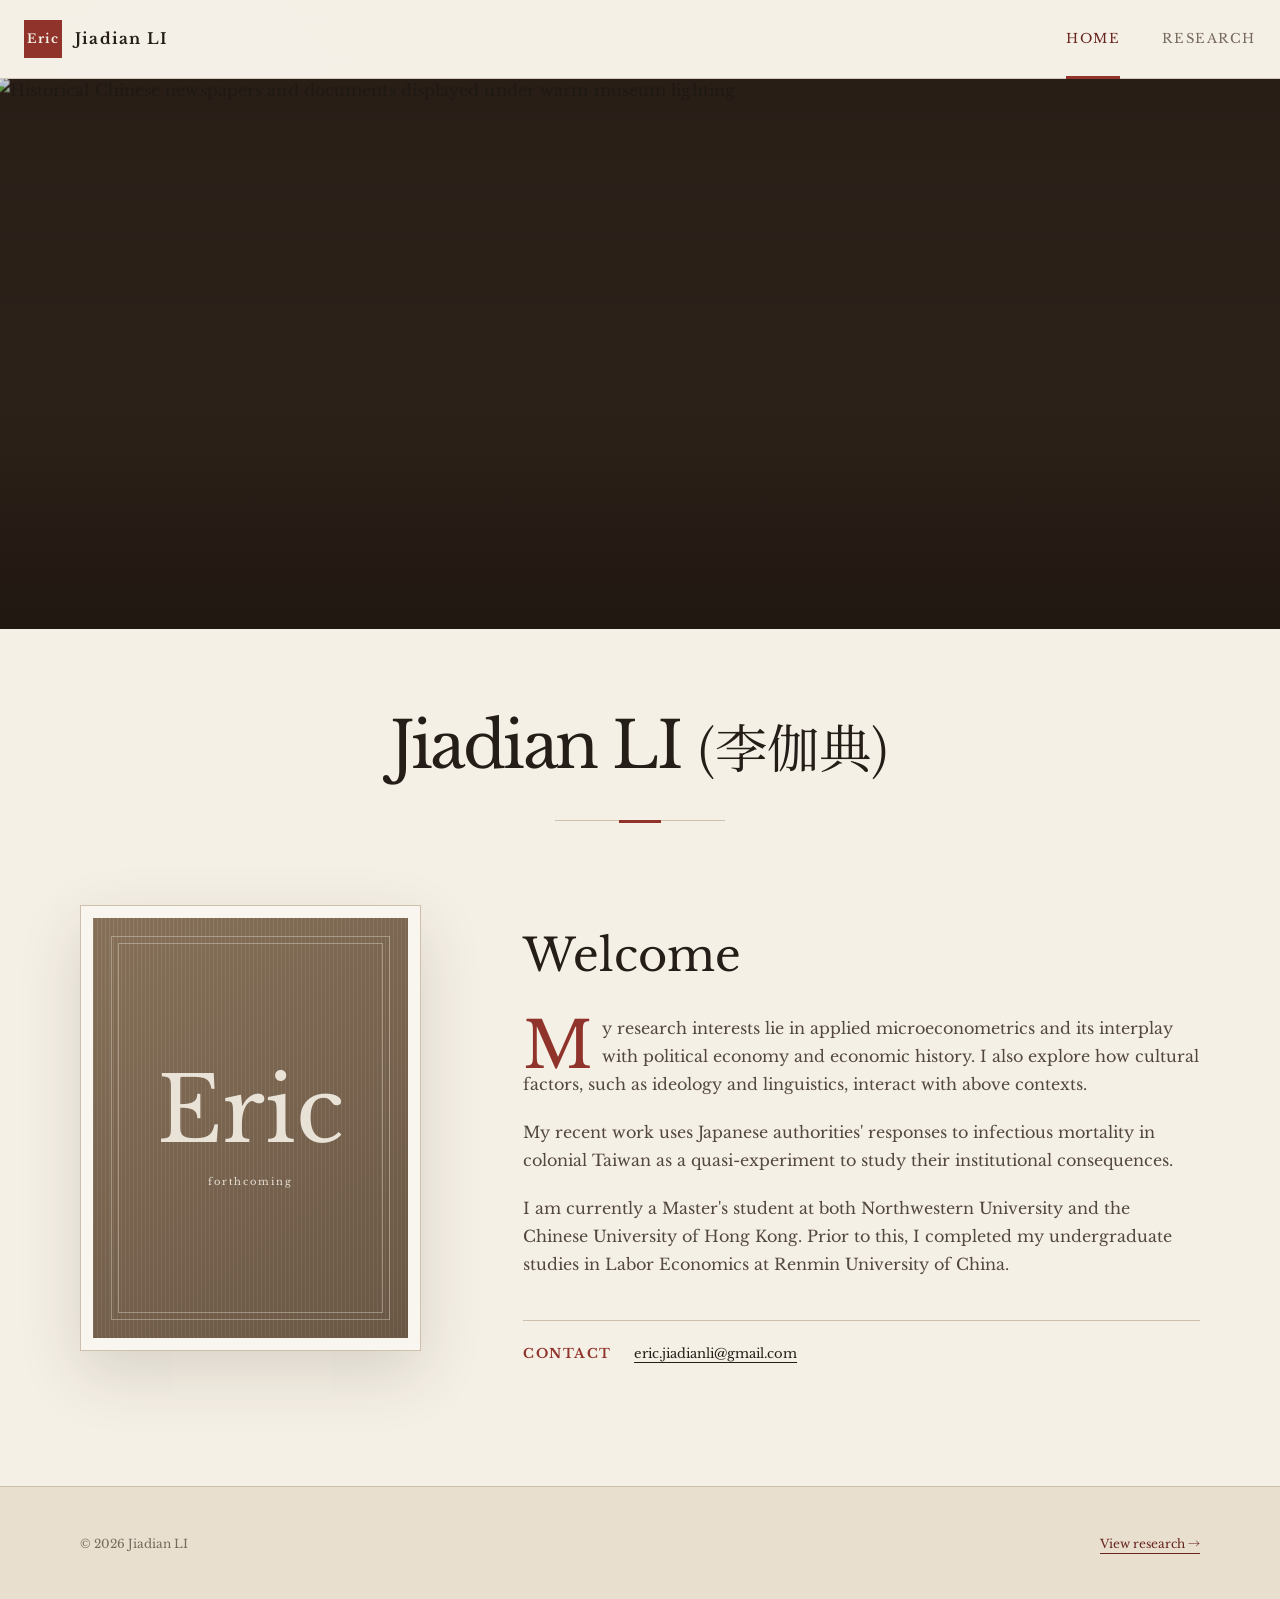
==== index.html @ e576caa9 "Add files via upload" ====
<!doctype html>
<html lang="en">
  <head>
    <meta charset="UTF-8" />
    <meta name="viewport" content="width=device-width, initial-scale=1" />
    <meta
      name="description"
      content="The personal academic website of Jiadian Li."
    />
    <title>Jiadian LI (李伽典)</title>
    <link rel="stylesheet" href="styles.css" />
  </head>
  <body>
    <header class="site-header">
      <nav class="nav-shell" aria-label="Main navigation">
        <a class="wordmark" href="index.html" aria-label="Jiadian Li — Home">
          <span class="wordmark-mark">Eric</span>
          <span class="wordmark-text">Jiadian LI</span>
        </a>
        <div class="nav-links">
          <a class="nav-link active" href="index.html" aria-current="page">Home</a>
          <a class="nav-link" href="research.html">Research</a>
        </div>
      </nav>
    </header>

    <main>
      <section class="hero" aria-label="Historical documents">
        <img
          src="assets/background.jpg"
          alt="Historical Chinese newspapers and documents displayed under warm museum lighting"
        />
        <div class="hero-shade" aria-hidden="true"></div>
      </section>

      <section class="identity wrap">
        <h1>Jiadian LI <span lang="zh-Hans">(李伽典)</span></h1>
        <div class="title-rule" aria-hidden="true">
          <span></span>
        </div>
      </section>

      <section class="introduction wrap">
        <div class="portrait-frame">
          <!-- <img class="portrait" src="assets/portrait.jpg" alt="Portrait of Jiadian Li" /> -->
          <div class="portrait-placeholder" role="img" aria-label="Portrait placeholder">
            <span class="portrait-initials">Eric</span>
            <span class="portrait-hint">forthcoming</span>
          </div>
        </div>

        <article class="welcome">
          <h2>Welcome</h2>

          <!-- 从这里开始修改主页欢迎语，可以自由增加或删除 <p>...</p> 段落。 -->
          <p>
            My research interests lie in applied microeconometrics and its interplay with political economy and economic history. I also explore how cultural factors, such as ideology and linguistics, interact with above contexts.
          </p>
          <p>
            My recent work uses Japanese authorities' responses to infectious mortality in colonial Taiwan as a quasi-experiment to study their institutional consequences.
          </p>
          <p>
            I am currently a Master's student at both Northwestern University and the Chinese University of Hong Kong. Prior to this, I completed my undergraduate studies in Labor Economics at Renmin University of China.
          </p>

          <!-- 主页欢迎语修改区到这里结束。 -->

          <div class="contact-line">
            <span class="contact-label">Contact</span>
            <!-- 如需显示联系邮箱，请把下面文字换成你的公开学术邮箱。 -->
            <a href="mailto:eric.jiadianli@gmail.com">eric.jiadianli@gmail.com</a>
          </div>
        </article>
      </section>
    </main>

    <footer>
      <div class="wrap footer-inner">
        <p>© <span id="year"></span> Jiadian LI</p>
        <a href="research.html">View research <span aria-hidden="true">→</span></a>
      </div>
    </footer>

    <script src="script.js"></script>
  </body>
</html>
---- styles.css ----
@import url("https://fonts.googleapis.com/css2?family=Libre+Baskerville:ital,wght@0,400;0,700;1,400&family=Noto+Serif+SC:wght@500;600&display=swap");

:root {
  --paper: #f5f0e6;
  --paper-deep: #e9dfcf;
  --ink: #251e18;
  --muted: #76695d;
  --red: #8f332b;
  --red-dark: #68251f;
  --line: #cfc0ad;
  --shadow: 0 22px 60px rgb(45 31 19 / 14%);
}

* {
  box-sizing: border-box;
}

html {
  scroll-behavior: smooth;
}

body {
  margin: 0;
  color: var(--ink);
  background:
    radial-gradient(circle at 15% 8%, rgb(255 255 255 / 62%), transparent 25rem),
    var(--paper);
  font-family: "Libre Baskerville", "Noto Serif SC", Georgia, serif;
  line-height: 1.75;
}

a {
  color: inherit;
}

img {
  display: block;
  max-width: 100%;
}

.wrap {
  width: min(1120px, calc(100% - 48px));
  margin-inline: auto;
}

.site-header {
  position: sticky;
  z-index: 50;
  top: 0;
  border-bottom: 1px solid rgb(85 60 38 / 22%);
  background: rgb(245 240 230 / 94%);
  backdrop-filter: blur(12px);
}

.nav-shell {
  width: min(1280px, calc(100% - 48px));
  min-height: 78px;
  margin-inline: auto;
  display: flex;
  align-items: center;
  justify-content: space-between;
}

.wordmark {
  display: inline-flex;
  align-items: center;
  gap: 13px;
  color: var(--ink);
  text-decoration: none;
}

.wordmark-mark {
  width: 38px;
  height: 38px;
  display: grid;
  place-items: center;
  color: var(--paper);
  background: var(--red);
  font-size: 0.78rem;
  font-weight: 700;
  letter-spacing: 0.08em;
}

.wordmark-text {
  font-size: 0.96rem;
  font-weight: 700;
  letter-spacing: 0.08em;
}

.nav-links {
  display: flex;
  align-items: stretch;
  gap: 42px;
  min-height: 78px;
}

.nav-link {
  position: relative;
  display: grid;
  place-items: center;
  color: var(--muted);
  font-size: 0.82rem;
  letter-spacing: 0.12em;
  text-decoration: none;
  text-transform: uppercase;
  transition: color 180ms ease;
}

.nav-link::after {
  position: absolute;
  right: 0;
  bottom: -1px;
  left: 0;
  height: 3px;
  background: var(--red);
  content: "";
  transform: scaleX(0);
  transition: transform 180ms ease;
}

.nav-link:hover,
.nav-link:focus-visible,
.nav-link.active {
  color: var(--red-dark);
}

.nav-link:hover::after,
.nav-link:focus-visible::after,
.nav-link.active::after {
  transform: scaleX(1);
}

.hero {
  position: relative;
  height: clamp(300px, 43vw, 610px);
  overflow: hidden;
  background: #2c2119;
}

.hero img {
  width: 100%;
  height: 100%;
  object-fit: cover;
  object-position: center 52%;
  filter: saturate(0.82) contrast(1.04);
  transform: scale(1.01);
}

.hero-shade {
  position: absolute;
  inset: 0;
  background:
    linear-gradient(180deg, rgb(20 13 8 / 16%), transparent 45%),
    linear-gradient(0deg, rgb(25 17 11 / 62%), transparent 40%);
}

.hero-caption {
  position: absolute;
  right: max(24px, calc((100vw - 1120px) / 2));
  bottom: 20px;
  margin: 0;
  color: rgb(255 249 238 / 85%);
  font-size: 0.7rem;
  letter-spacing: 0.24em;
  text-transform: uppercase;
}

.hero-compact {
  height: clamp(230px, 29vw, 420px);
}

.hero-compact img {
  object-position: center 46%;
}

.identity {
  padding: 78px 0 60px;
  text-align: center;
}

.eyebrow,
.section-kicker {
  margin: 0 0 12px;
  color: var(--red);
  font-size: 0.69rem;
  font-weight: 700;
  letter-spacing: 0.2em;
  text-transform: uppercase;
}

h1,
h2,
h3,
p {
  text-wrap: pretty;
}

h1,
h2,
h3 {
  line-height: 1.22;
}

.identity h1,
.research-heading h1 {
  margin: 0;
  font-size: clamp(2.35rem, 5vw, 4.8rem);
  font-weight: 400;
  letter-spacing: -0.04em;
}

.identity h1 span {
  font-family: "Noto Serif SC", serif;
  font-size: 0.82em;
  letter-spacing: 0;
}

.title-rule {
  width: 170px;
  height: 1px;
  margin: 36px auto 0;
  background: var(--line);
}

.title-rule span {
  display: block;
  width: 42px;
  height: 3px;
  margin: -1px auto 0;
  background: var(--red);
}

.introduction {
  display: grid;
  grid-template-columns: minmax(260px, 0.78fr) minmax(0, 1.55fr);
  gap: clamp(48px, 8vw, 110px);
  align-items: start;
  padding: 24px 0 120px;
}

.portrait-frame {
  position: relative;
  padding: 12px;
  border: 1px solid var(--line);
  background: rgb(255 255 255 / 35%);
  box-shadow: var(--shadow);
}

.portrait,
.portrait-placeholder {
  width: 100%;
  aspect-ratio: 3 / 4;
  object-fit: cover;
}

.portrait-placeholder {
  position: relative;
  display: grid;
  place-content: center;
  color: rgb(245 240 230 / 90%);
  background:
    linear-gradient(145deg, rgb(42 31 23 / 8%), rgb(42 31 23 / 36%)),
    repeating-linear-gradient(
      90deg,
      #9c866d 0,
      #9c866d 1px,
      #8d765e 1px,
      #8d765e 4px
    );
  text-align: center;
}

.portrait-placeholder::before,
.portrait-placeholder::after {
  position: absolute;
  border: 1px solid rgb(245 240 230 / 35%);
  content: "";
}

.portrait-placeholder::before {
  inset: 18px;
}

.portrait-placeholder::after {
  inset: 25px;
}

.portrait-initials {
  font-size: clamp(3.2rem, 7vw, 5.6rem);
  line-height: 1;
}

.portrait-hint {
  margin-top: 18px;
  font-size: 0.62rem;
  letter-spacing: 0.19em;
}

.welcome {
  padding-top: 24px;
}

.welcome h2 {
  margin: 0 0 30px;
  font-size: clamp(1.8rem, 3.5vw, 3rem);
  font-weight: 400;
}

.welcome > p:not(.section-kicker) {
  max-width: 700px;
  margin: 0 0 1.25em;
  color: #53483e;
  font-size: 1rem;
}

.welcome > p:not(.section-kicker):first-of-type::first-letter {
  float: left;
  margin: 0.16em 0.14em 0 0;
  color: var(--red);
  font-size: 4rem;
  line-height: 0.7;
}

.contact-line {
  display: flex;
  flex-wrap: wrap;
  gap: 10px 22px;
  margin-top: 42px;
  padding-top: 22px;
  border-top: 1px solid var(--line);
  font-size: 0.82rem;
}

.contact-label {
  color: var(--red);
  font-weight: 700;
  letter-spacing: 0.12em;
  text-transform: uppercase;
}

.contact-line a {
  text-underline-offset: 4px;
}

.research-heading {
  padding: 80px 0 72px;
  border-bottom: 1px solid var(--line);
}

.research-intro {
  max-width: 720px;
  margin: 25px 0 0;
  color: var(--muted);
  font-size: clamp(1rem, 1.8vw, 1.17rem);
}

.research-layout {
  display: grid;
  grid-template-columns: 190px minmax(0, 1fr);
  gap: clamp(48px, 8vw, 115px);
  padding-block: 76px 120px;
}

.research-index {
  position: sticky;
  top: 110px;
  align-self: start;
  display: grid;
  gap: 9px;
  padding-left: 20px;
  border-left: 2px solid var(--red);
}

.research-index p {
  margin: 0 0 5px;
  color: var(--muted);
  font-size: 0.66rem;
  font-weight: 700;
  letter-spacing: 0.16em;
  text-transform: uppercase;
}

.research-index a {
  color: #4d4238;
  font-size: 0.78rem;
  text-decoration: none;
}

.research-index a:hover,
.research-index a:focus-visible {
  color: var(--red);
}

.research-section {
  scroll-margin-top: 110px;
  display: grid;
  grid-template-columns: 48px minmax(0, 1fr);
  gap: 25px;
  padding: 0 0 82px;
}

.research-section + .research-section {
  padding-top: 72px;
  border-top: 1px solid var(--line);
}

.section-number {
  padding-top: 8px;
  color: var(--red);
  font-size: 0.72rem;
  letter-spacing: 0.12em;
}

.research-section h2 {
  margin: 0 0 30px;
  font-size: clamp(1.8rem, 3vw, 2.8rem);
  font-weight: 400;
}

.research-section > div:last-child > p {
  max-width: 720px;
  color: var(--muted);
}

.button {
  display: inline-flex;
  align-items: center;
  gap: 16px;
  margin-top: 16px;
  padding: 12px 18px;
  border: 1px solid var(--red);
  color: var(--red-dark);
  font-size: 0.76rem;
  letter-spacing: 0.08em;
  text-decoration: none;
  text-transform: uppercase;
  transition:
    background 180ms ease,
    color 180ms ease;
}

.button:hover,
.button:focus-visible {
  color: var(--paper);
  background: var(--red);
}

.button.disabled {
  cursor: not-allowed;
  opacity: 0.58;
  pointer-events: none;
}

.paper {
  margin-top: 26px;
  padding: 35px 38px 38px;
  border: 1px solid var(--line);
  border-top: 4px solid var(--red);
  background: rgb(255 255 255 / 34%);
  box-shadow: 0 12px 38px rgb(45 31 19 / 6%);
}

.paper + .paper {
  margin-top: 24px;
}

.paper-status {
  margin: 0 0 14px;
  color: var(--red);
  font-size: 0.65rem;
  font-weight: 700;
  letter-spacing: 0.16em;
  text-transform: uppercase;
}

.paper h3 {
  margin: 0;
  font-size: clamp(1.25rem, 2.3vw, 1.75rem);
  font-weight: 400;
}

.paper-meta {
  margin: 8px 0 19px;
  color: var(--muted);
  font-size: 0.78rem;
}

.paper > p:not(.paper-status, .paper-meta) {
  color: #5d5146;
  font-size: 0.91rem;
}

.paper-links {
  display: flex;
  flex-wrap: wrap;
  gap: 20px;
  margin-top: 22px;
}

.paper-links a {
  color: var(--red-dark);
  font-size: 0.75rem;
  font-weight: 700;
  letter-spacing: 0.06em;
  text-underline-offset: 5px;
  text-transform: uppercase;
}

.compact-paper {
  border-top-width: 1px;
}

footer {
  border-top: 1px solid var(--line);
  color: var(--muted);
  background: var(--paper-deep);
}

.footer-inner {
  min-height: 112px;
  display: flex;
  align-items: center;
  justify-content: space-between;
  gap: 24px;
  font-size: 0.75rem;
}

.footer-inner a {
  color: var(--red-dark);
  text-underline-offset: 5px;
}

@media (max-width: 760px) {
  .wrap,
  .nav-shell {
    width: min(100% - 32px, 1120px);
  }

  .nav-shell,
  .nav-links {
    min-height: 68px;
  }

  .wordmark-text {
    display: none;
  }

  .nav-links {
    gap: 26px;
  }

  .hero {
    height: 285px;
  }

  .hero-compact {
    height: 225px;
  }

  .hero img {
    object-position: 52% center;
  }

  .hero-caption {
    right: 16px;
    bottom: 13px;
    font-size: 0.57rem;
  }

  .identity {
    padding: 58px 0 38px;
  }

  .introduction {
    grid-template-columns: 1fr;
    gap: 42px;
    padding-bottom: 82px;
  }

  .portrait-frame {
    width: min(100%, 390px);
    margin-inline: auto;
  }

  .welcome {
    padding-top: 0;
  }

  .research-heading {
    padding: 58px 0 48px;
  }

  .research-layout {
    grid-template-columns: 1fr;
    gap: 48px;
    padding-block: 46px 78px;
  }

  .research-index {
    position: static;
  }

  .research-section {
    grid-template-columns: 33px minmax(0, 1fr);
    gap: 12px;
    padding-bottom: 58px;
  }

  .research-section + .research-section {
    padding-top: 54px;
  }

  .paper {
    padding: 27px 24px 30px;
  }

  .footer-inner {
    min-height: 100px;
    align-items: flex-start;
    flex-direction: column;
    justify-content: center;
    gap: 5px;
  }
}

@media (prefers-reduced-motion: reduce) {
  html {
    scroll-behavior: auto;
  }

  * {
    transition-duration: 0.01ms !important;
  }
}
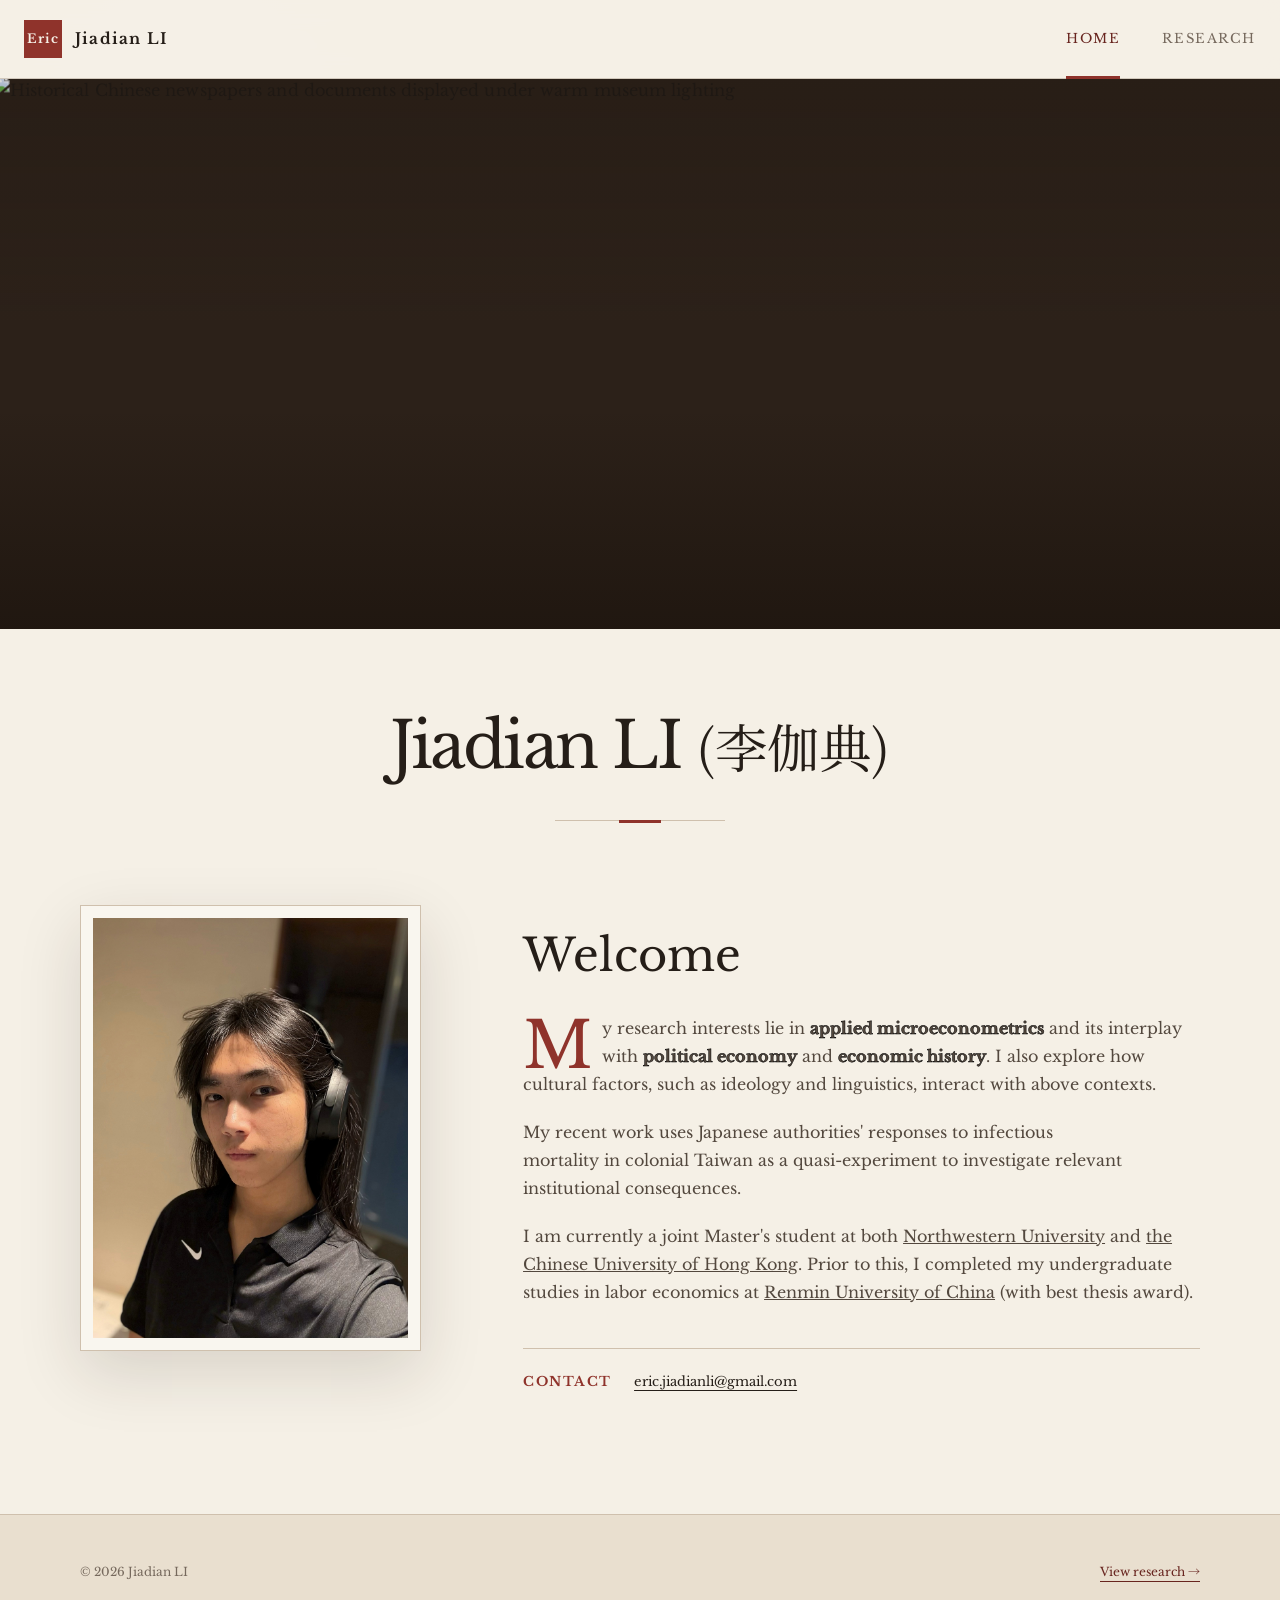
==== commit fc7c1d6a: "Add files via upload" ====
--- a/index.html
+++ b/index.html
@@ -42,11 +42,13 @@
 
       <section class="introduction wrap">
         <div class="portrait-frame">
-          <!-- <img class="portrait" src="assets/portrait.jpg" alt="Portrait of Jiadian Li" /> -->
-          <div class="portrait-placeholder" role="img" aria-label="Portrait placeholder">
-            <span class="portrait-initials">Eric</span>
-            <span class="portrait-hint">forthcoming</span>
-          </div>
+          <!--
+            换照片的方法：
+            1. 把你的竖版照片放进 assets 文件夹，命名为 portrait.jpg
+            2. 删除下面的 portrait-placeholder div
+            3. 取消 img 标签外面的注释符号
+          -->
+          <img class="portrait" src="assets/portrait.jpg" alt="Portrait of Jiadian Li" />
         </div>
 
         <article class="welcome">
@@ -54,13 +56,13 @@
 
           <!-- 从这里开始修改主页欢迎语，可以自由增加或删除 <p>...</p> 段落。 -->
           <p>
-            My research interests lie in applied microeconometrics and its interplay with political economy and economic history. I also explore how cultural factors, such as ideology and linguistics, interact with above contexts.
+            My research interests lie in <b style="-webkit-text-stroke: 0.5px black;">applied microeconometrics</b> and its interplay with <b style="-webkit-text-stroke: 0.5px black;">political economy</b> and <b style="-webkit-text-stroke: 0.5px black;">economic history</b>. I also explore how cultural factors, such as ideology and linguistics, interact with above contexts.
           </p>
           <p>
-            My recent work uses Japanese authorities' responses to infectious mortality in colonial Taiwan as a quasi-experiment to study their institutional consequences.
+            My recent work uses Japanese authorities' responses to infectious mortality in colonial Taiwan as a quasi-experiment to investigate relevant institutional consequences.
           </p>
           <p>
-            I am currently a Master's student at both Northwestern University and the Chinese University of Hong Kong. Prior to this, I completed my undergraduate studies in Labor Economics at Renmin University of China.
+            I am currently a joint Master's student at both <u>Northwestern University</u> and <u>the Chinese University of Hong Kong</u>. Prior to this, I completed my undergraduate studies in labor economics at <u>Renmin University of China</u> (with best thesis award).
           </p>
 
           <!-- 主页欢迎语修改区到这里结束。 -->
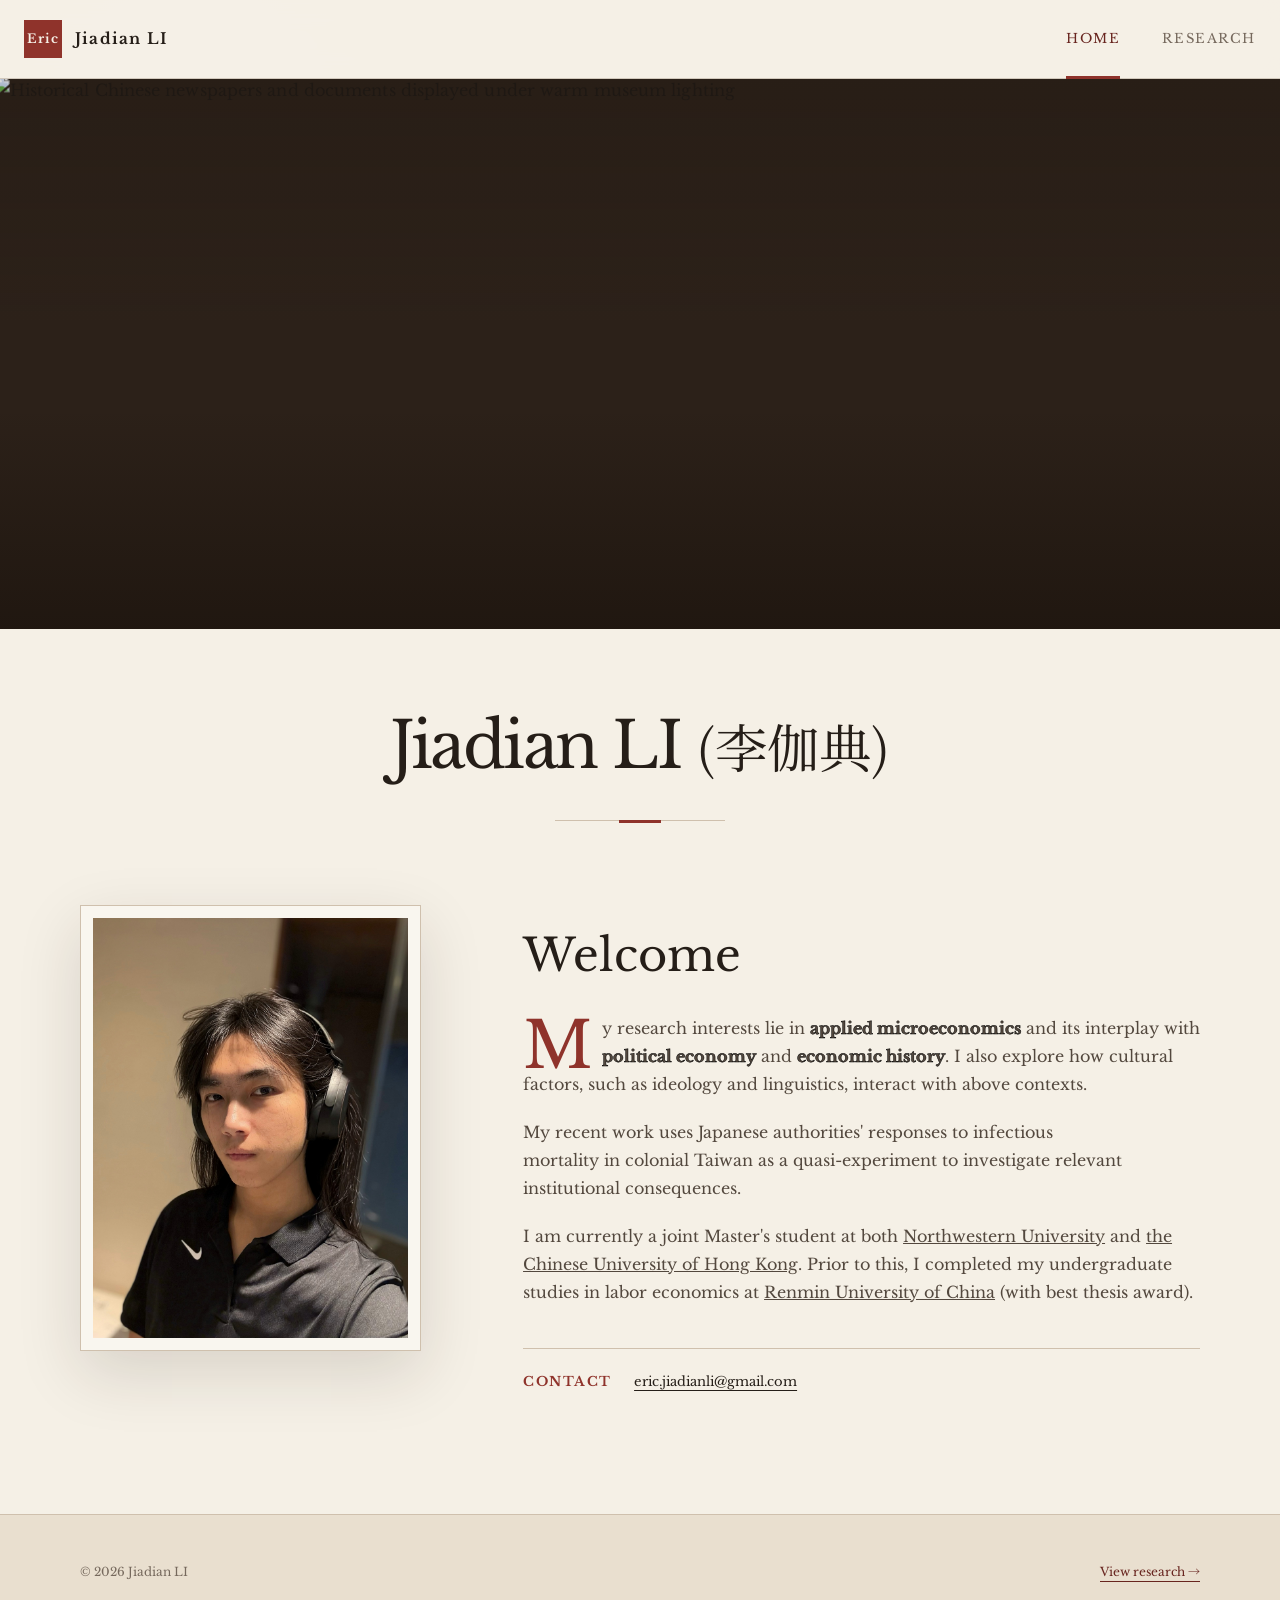
==== commit 4a1f77db: "Update index.html" ====
--- a/index.html
+++ b/index.html
@@ -42,21 +42,14 @@
 
       <section class="introduction wrap">
         <div class="portrait-frame">
-          <!--
-            换照片的方法：
-            1. 把你的竖版照片放进 assets 文件夹，命名为 portrait.jpg
-            2. 删除下面的 portrait-placeholder div
-            3. 取消 img 标签外面的注释符号
-          -->
           <img class="portrait" src="assets/portrait.jpg" alt="Portrait of Jiadian Li" />
         </div>
 
         <article class="welcome">
           <h2>Welcome</h2>
 
-          <!-- 从这里开始修改主页欢迎语，可以自由增加或删除 <p>...</p> 段落。 -->
           <p>
-            My research interests lie in <b style="-webkit-text-stroke: 0.5px black;">applied microeconometrics</b> and its interplay with <b style="-webkit-text-stroke: 0.5px black;">political economy</b> and <b style="-webkit-text-stroke: 0.5px black;">economic history</b>. I also explore how cultural factors, such as ideology and linguistics, interact with above contexts.
+            My research interests lie in <b style="-webkit-text-stroke: 0.5px black;">applied microeconomics</b> and its interplay with <b style="-webkit-text-stroke: 0.5px black;">political economy</b> and <b style="-webkit-text-stroke: 0.5px black;">economic history</b>. I also explore how cultural factors, such as ideology and linguistics, interact with above contexts.
           </p>
           <p>
             My recent work uses Japanese authorities' responses to infectious mortality in colonial Taiwan as a quasi-experiment to investigate relevant institutional consequences.
@@ -65,11 +58,10 @@
             I am currently a joint Master's student at both <u>Northwestern University</u> and <u>the Chinese University of Hong Kong</u>. Prior to this, I completed my undergraduate studies in labor economics at <u>Renmin University of China</u> (with best thesis award).
           </p>
 
-          <!-- 主页欢迎语修改区到这里结束。 -->
+
 
           <div class="contact-line">
             <span class="contact-label">Contact</span>
-            <!-- 如需显示联系邮箱，请把下面文字换成你的公开学术邮箱。 -->
             <a href="mailto:eric.jiadianli@gmail.com">eric.jiadianli@gmail.com</a>
           </div>
         </article>
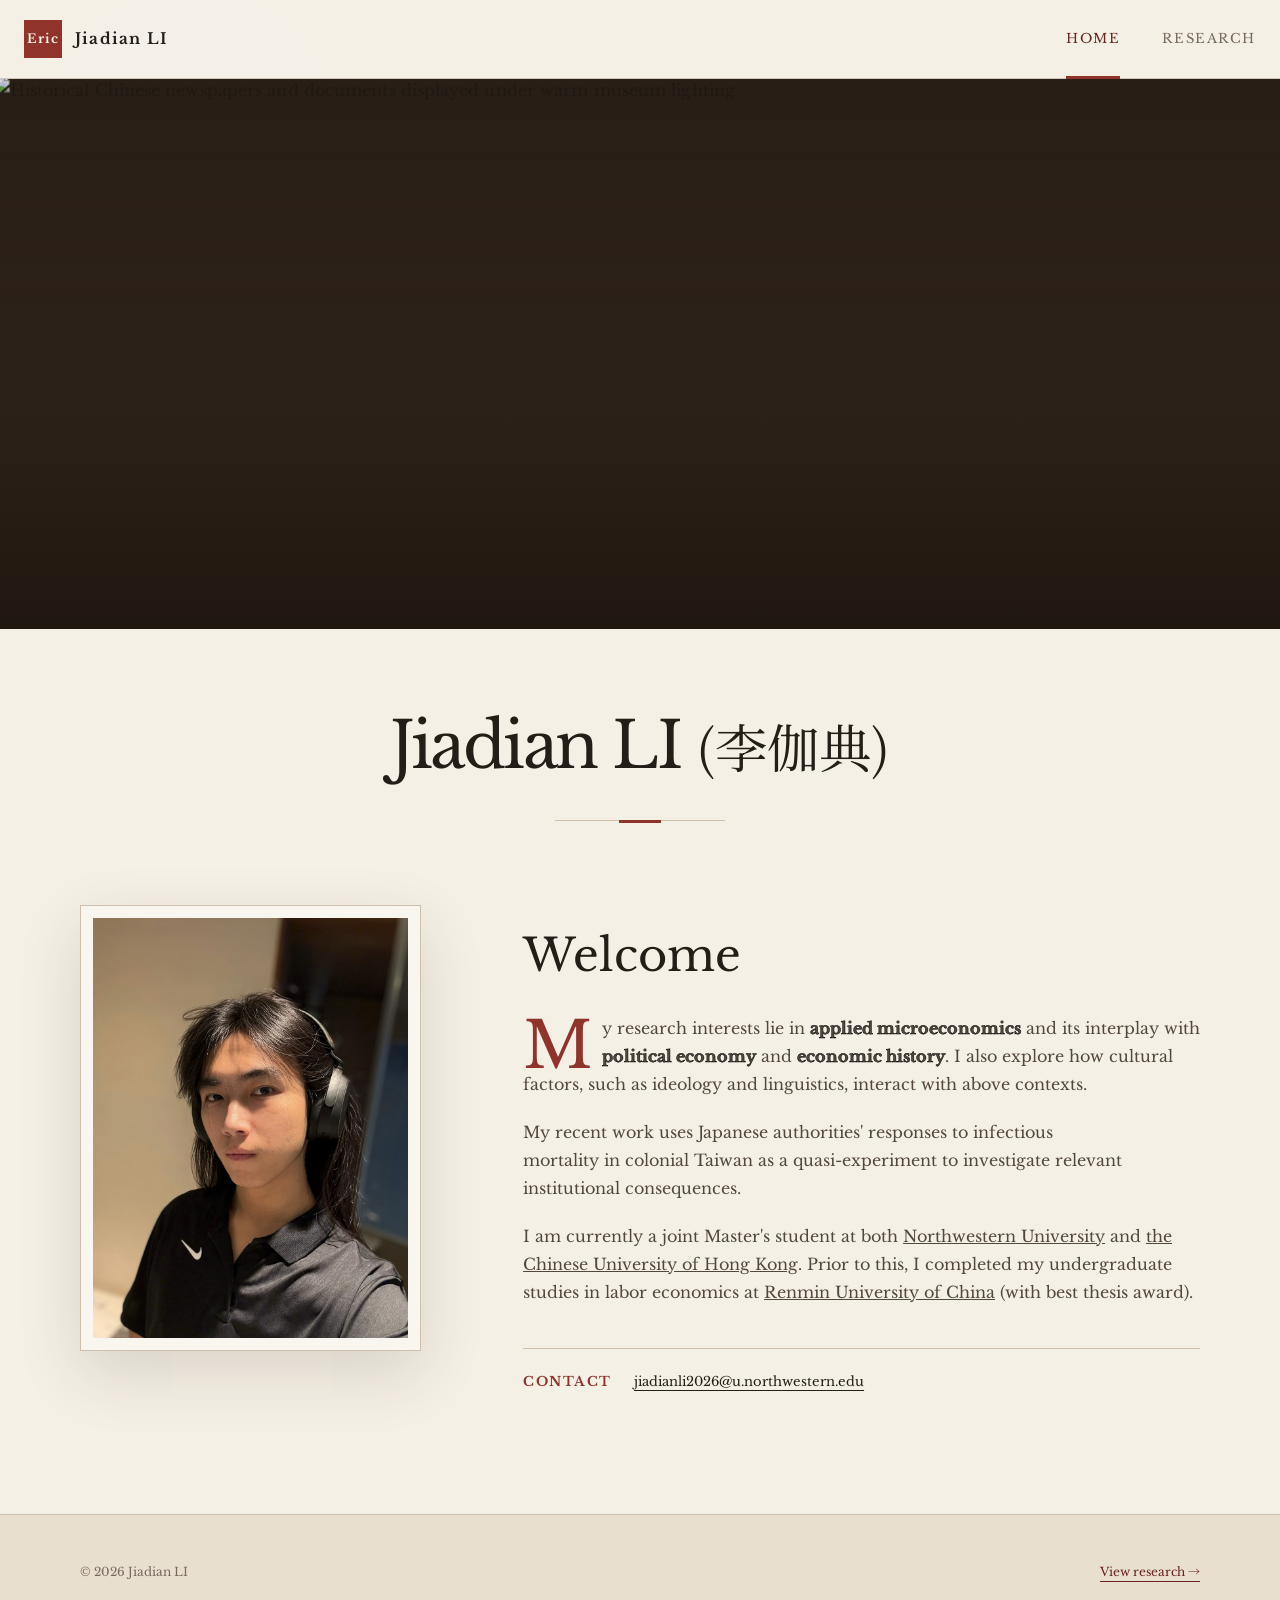
==== commit f07a3be1: "Update index.html" ====
--- a/index.html
+++ b/index.html
@@ -62,7 +62,7 @@
 
           <div class="contact-line">
             <span class="contact-label">Contact</span>
-            <a href="mailto:eric.jiadianli@gmail.com">eric.jiadianli@gmail.com</a>
+            <a href="mailto:jiadianli2026@u.northwestern.edu">jiadianli2026@u.northwestern.edu</a>
           </div>
         </article>
       </section>
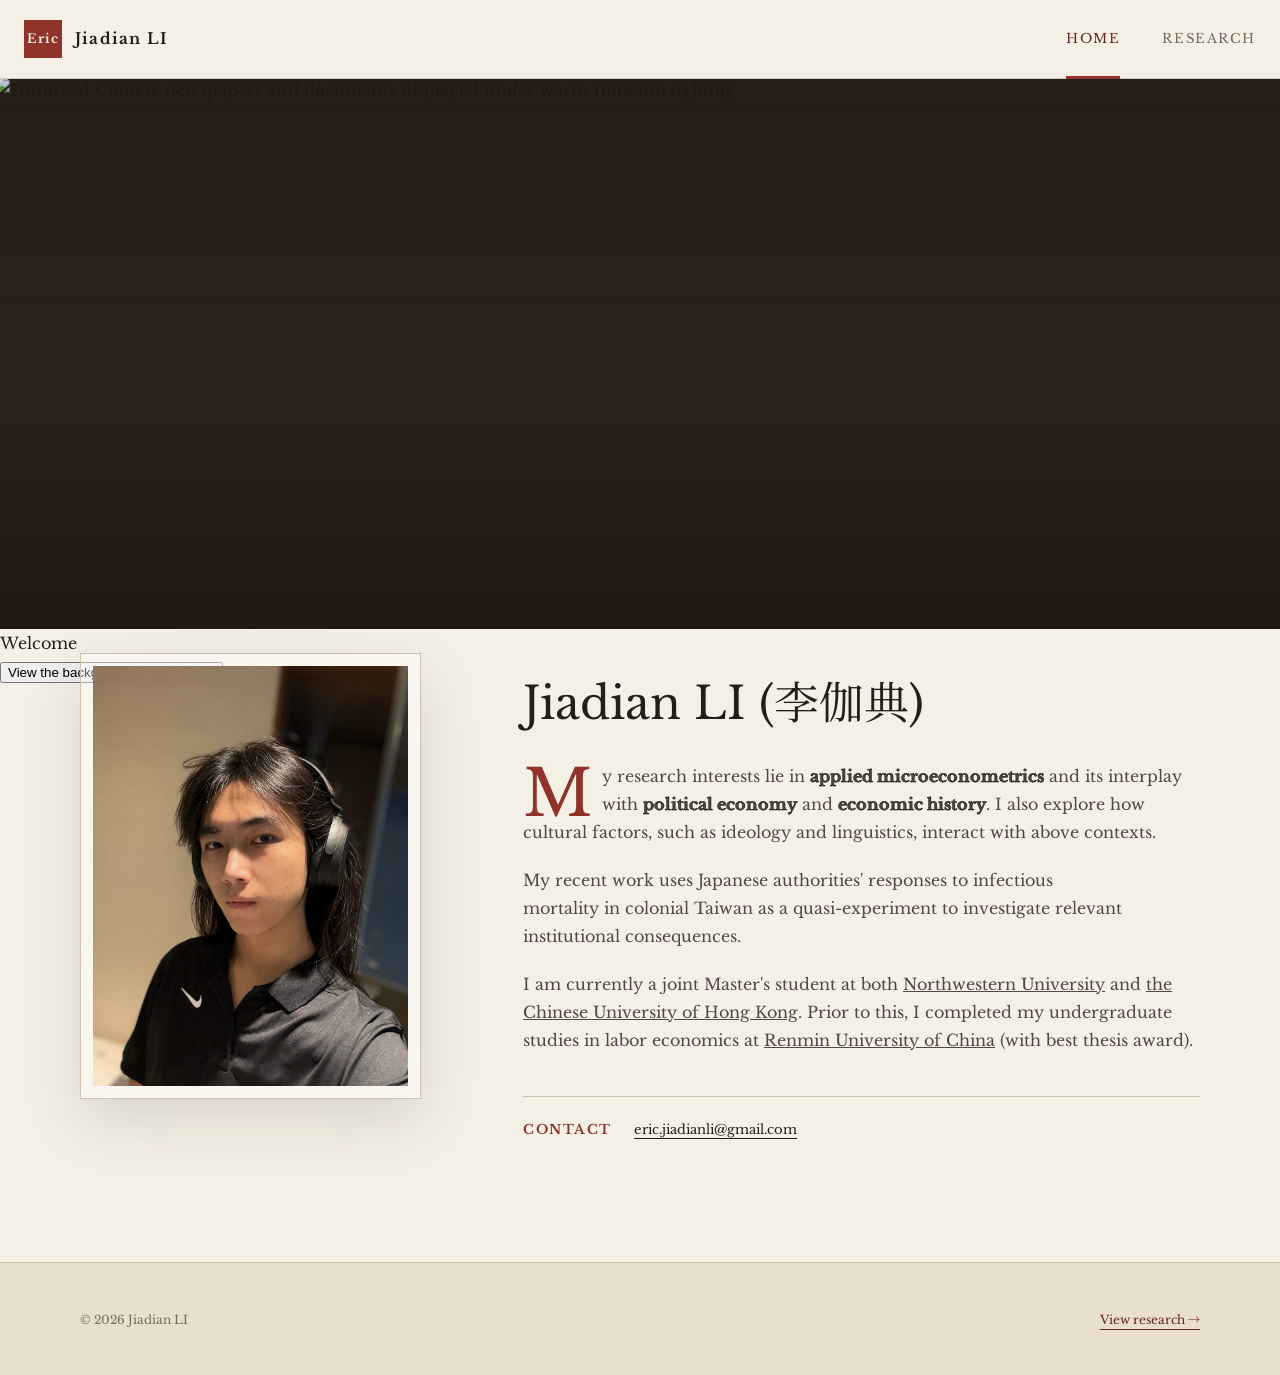
==== commit 77b9b7e9: "Add background story popover and related styles" ====
--- a/index.html
+++ b/index.html
@@ -9,6 +9,108 @@
     />
     <title>Jiadian LI (李伽典)</title>
     <link rel="stylesheet" href="styles.css" />
+
+    <!--
+      Background-story popover overrides.
+      These styles intentionally live in this HTML file so you only need to replace index.html.
+    -->
+    <style>
+      .hero {
+        overflow: visible;
+      }
+
+      .background-story[hidden] {
+        display: none !important;
+      }
+
+      .background-story {
+        position: absolute;
+        z-index: 40;
+        right: max(24px, calc((100vw - 1120px) / 2));
+        bottom: 72px;
+        width: min(560px, calc(100% - 48px));
+        padding: 0;
+        background: transparent;
+        backdrop-filter: none;
+      }
+
+      .background-story::after {
+        position: absolute;
+        right: 28px;
+        bottom: -10px;
+        width: 18px;
+        height: 18px;
+        border-right: 1px solid var(--line);
+        border-bottom: 1px solid var(--line);
+        background: var(--paper);
+        content: "";
+        transform: rotate(45deg);
+      }
+
+      .background-story-panel {
+        position: relative;
+        width: 100%;
+        max-height: min(58vh, 500px);
+        overflow: auto;
+        padding: 28px 32px 30px;
+        border: 1px solid var(--line);
+        background: var(--paper);
+        box-shadow: 0 20px 55px rgb(15 10 7 / 30%);
+        animation: backgroundStoryPop 160ms cubic-bezier(0.2, 0.85, 0.35, 1) both;
+        transform-origin: bottom right;
+      }
+
+      .background-story-panel h2 {
+        margin: 0 44px 18px 0;
+        font-size: clamp(1.2rem, 2.4vw, 1.75rem);
+      }
+
+      .background-story-panel p {
+        margin: 0;
+        color: #53483e;
+        font-size: 0.92rem;
+        line-height: 1.7;
+      }
+
+      .background-story-panel p + p {
+        margin-top: 0.9em;
+      }
+
+      .background-story-close {
+        top: 10px;
+        right: 12px;
+      }
+
+      @keyframes backgroundStoryPop {
+        from {
+          opacity: 0;
+          transform: translateY(18px) scale(0.985);
+        }
+        to {
+          opacity: 1;
+          transform: translateY(0) scale(1);
+        }
+      }
+
+      @media (max-width: 760px) {
+        .background-story {
+          right: 16px;
+          bottom: 68px;
+          width: min(520px, calc(100% - 32px));
+        }
+
+        .background-story-panel {
+          max-height: min(62vh, 430px);
+          padding: 24px 22px 26px;
+        }
+      }
+
+      @media (prefers-reduced-motion: reduce) {
+        .background-story-panel {
+          animation: none;
+        }
+      }
+    </style>
   </head>
   <body>
     <header class="site-header">
@@ -31,25 +133,58 @@
           alt="Historical Chinese newspapers and documents displayed under warm museum lighting"
         />
         <div class="hero-shade" aria-hidden="true"></div>
-      </section>
-
-      <section class="identity wrap">
-        <h1>Jiadian LI <span lang="zh-Hans">(李伽典)</span></h1>
-        <div class="title-rule" aria-hidden="true">
-          <span></span>
+
+        <div class="hero-center-title" aria-hidden="true">
+          <span>Welcome</span>
+        </div>
+
+        <button
+          class="background-story-button"
+          id="background-story-button"
+          type="button"
+          aria-controls="background-story"
+          aria-expanded="false"
+        >
+          View the background of this picture
+        </button>
+
+
+        <div
+          class="background-story"
+          id="background-story"
+          role="dialog"
+          aria-labelledby="background-story-title"
+          hidden
+        >
+          <div class="background-story-panel">
+            <button class="background-story-close" type="button" aria-label="Close">×</button>
+            <h2 id="background-story-title">View the background of this picture</h2>
+
+            <p>
+              The photograph above was taken at a museum in Dalian, China, with classmates I greatly admire.
+            </p>
+            <p>
+              Between 1820 and 1945, Dalian passed through successive periods of Qing rule, brief British military occupation, Russian colonial administration, and Japanese colonial rule.
+            </p>
+            <p>
+              Even after 80 years under CCP governance, illicit advertisements in some of Dalian's less conspicuous corners have been observed soliciting prostitutes with the curious qualification: “Japanese speakers preferred.”
+            </p>
+          </div>
         </div>
       </section>
 
       <section class="introduction wrap">
         <div class="portrait-frame">
+
           <img class="portrait" src="assets/portrait.jpg" alt="Portrait of Jiadian Li" />
         </div>
 
         <article class="welcome">
-          <h2>Welcome</h2>
+          <h2>Jiadian LI <span lang="zh-Hans">(李伽典)</span></h2>
+
 
           <p>
-            My research interests lie in <b style="-webkit-text-stroke: 0.5px black;">applied microeconomics</b> and its interplay with <b style="-webkit-text-stroke: 0.5px black;">political economy</b> and <b style="-webkit-text-stroke: 0.5px black;">economic history</b>. I also explore how cultural factors, such as ideology and linguistics, interact with above contexts.
+            My research interests lie in <b style="-webkit-text-stroke: 0.5px black;">applied microeconometrics</b> and its interplay with <b style="-webkit-text-stroke: 0.5px black;">political economy</b> and <b style="-webkit-text-stroke: 0.5px black;">economic history</b>. I also explore how cultural factors, such as ideology and linguistics, interact with above contexts.
           </p>
           <p>
             My recent work uses Japanese authorities' responses to infectious mortality in colonial Taiwan as a quasi-experiment to investigate relevant institutional consequences.
@@ -62,7 +197,8 @@
 
           <div class="contact-line">
             <span class="contact-label">Contact</span>
-            <a href="mailto:jiadianli2026@u.northwestern.edu">jiadianli2026@u.northwestern.edu</a>
+
+            <a href="mailto:eric.jiadianli@gmail.com">eric.jiadianli@gmail.com</a>
           </div>
         </article>
       </section>
@@ -75,6 +211,56 @@
       </div>
     </footer>
 
-    <script src="script.js"></script>
+
+    <script>
+      document.querySelectorAll("#year").forEach((element) => {
+        element.textContent = new Date().getFullYear();
+      });
+
+      const storyButton = document.getElementById("background-story-button");
+      const story = document.getElementById("background-story");
+      const storyClose = story?.querySelector(".background-story-close");
+
+      const openStory = () => {
+        if (!story || !storyButton) return;
+        story.hidden = false;
+        storyButton.setAttribute("aria-expanded", "true");
+      };
+
+      const closeStory = () => {
+        if (!story || !storyButton) return;
+        story.hidden = true;
+        storyButton.setAttribute("aria-expanded", "false");
+        storyButton.focus();
+      };
+
+      storyButton?.addEventListener("click", (event) => {
+        event.stopPropagation();
+        if (story.hidden) {
+          openStory();
+        } else {
+          closeStory();
+        }
+      });
+
+      storyClose?.addEventListener("click", (event) => {
+        event.stopPropagation();
+        closeStory();
+      });
+
+      story?.addEventListener("click", (event) => {
+        event.stopPropagation();
+      });
+
+      document.addEventListener("click", () => {
+        if (story && !story.hidden) closeStory();
+      });
+
+      document.addEventListener("keydown", (event) => {
+        if (event.key === "Escape" && story && !story.hidden) {
+          closeStory();
+        }
+      });
+    </script>
   </body>
 </html>
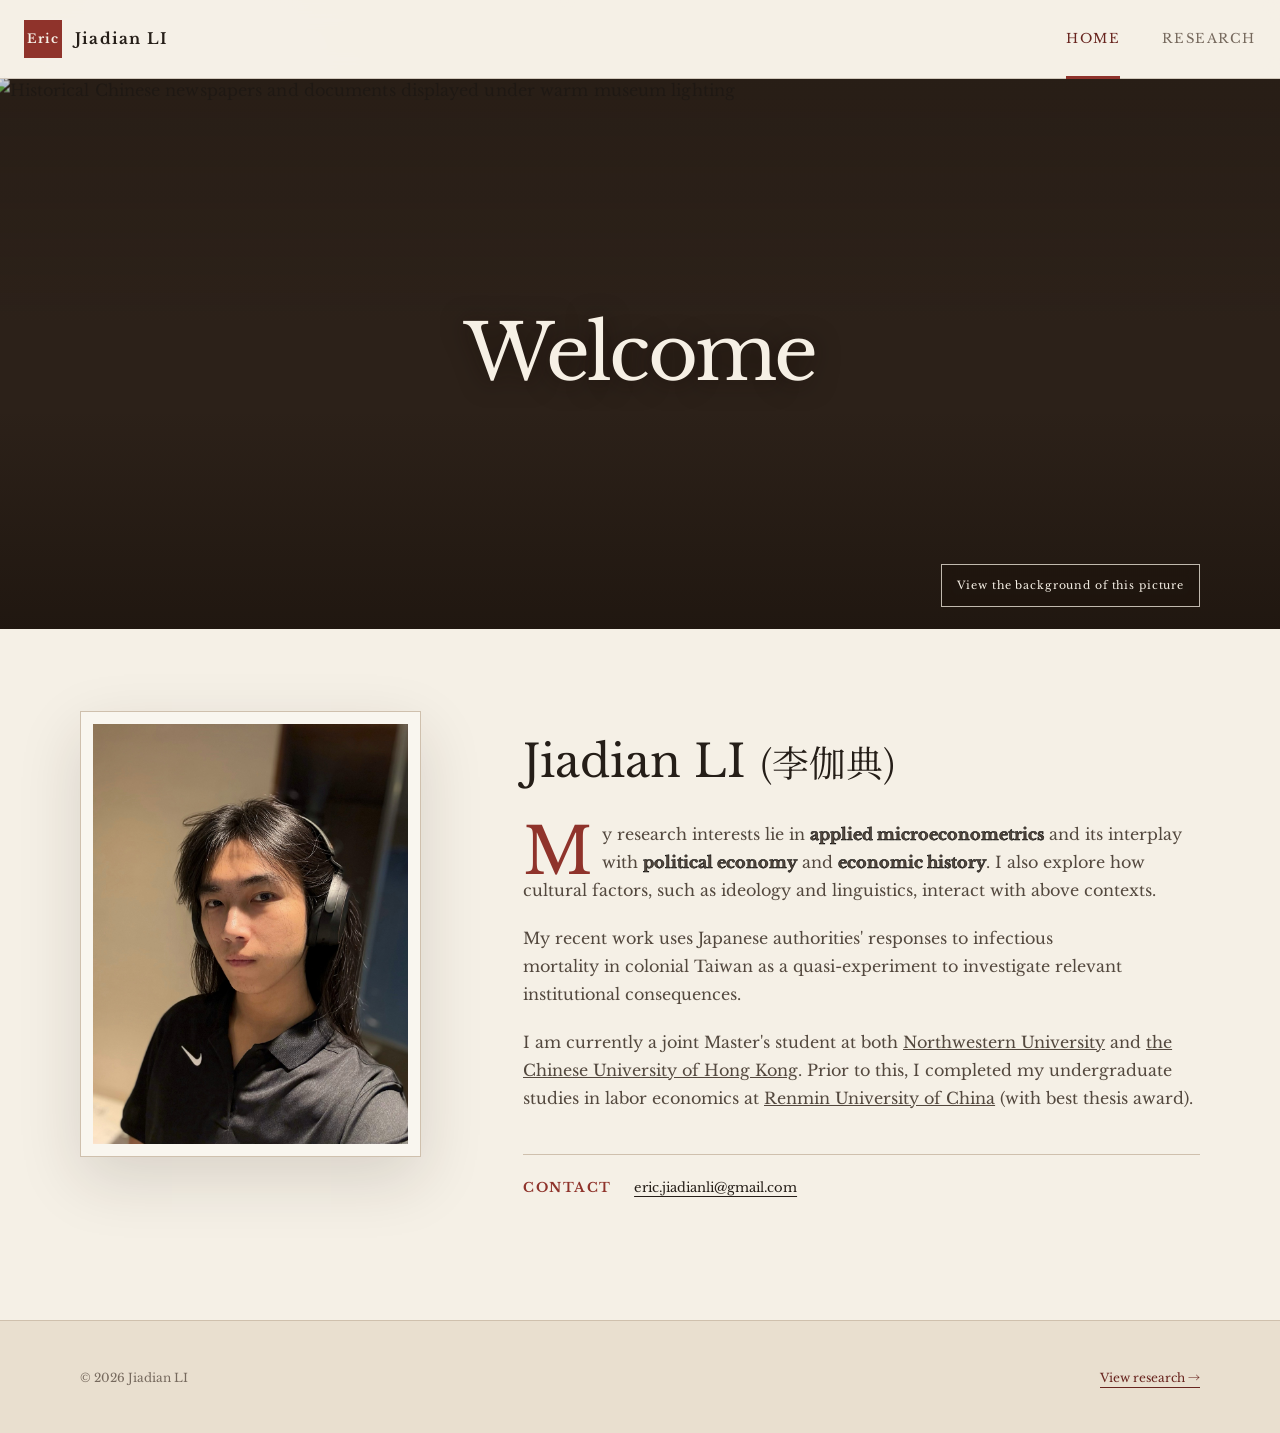
==== commit 08fe8eaa: "Refactor responsive styles and update text content Updated media queries for responsive design and m" ====
--- a/index.html
+++ b/index.html
@@ -92,24 +92,113 @@
         }
       }
 
-      @media (max-width: 760px) {
-        .background-story {
-          right: 16px;
-          bottom: 68px;
-          width: min(520px, calc(100% - 32px));
-        }
-
-        .background-story-panel {
-          max-height: min(62vh, 430px);
-          padding: 24px 22px 26px;
-        }
-      }
-
-      @media (prefers-reduced-motion: reduce) {
-        .background-story-panel {
-          animation: none;
-        }
-      }
+
+@media (max-width: 920px) {
+  .background-story {
+    position: fixed;
+    z-index: 60;
+
+    /* Desktop header = 78px, plus 8px breathing room */
+    top: 86px;
+    right: clamp(12px, 3vw, 24px);
+    bottom: auto;
+    left: clamp(12px, 3vw, 24px);
+
+    width: auto;
+  }
+
+  /* The little pointer is only useful when the panel is
+     physically attached to the button */
+  .background-story::after {
+    display: none;
+  }
+
+  .background-story-panel {
+    max-height: calc(100dvh - 98px);
+    overflow: auto;
+
+    padding: clamp(18px, 3vw, 24px);
+
+    overscroll-behavior: contain;
+    -webkit-overflow-scrolling: touch;
+  }
+
+  .background-story-panel h2 {
+    margin: 0 40px clamp(12px, 2vw, 18px) 0;
+
+    font-size: clamp(1.05rem, 3.2vw, 1.45rem);
+    line-height: 1.22;
+  }
+
+  .background-story-panel p {
+    font-size: clamp(0.80rem, 2.1vw, 0.92rem);
+    line-height: 1.58;
+  }
+}
+
+
+/* Phone */
+@media (max-width: 760px) {
+  .background-story {
+    /* Mobile header = 68px, plus 8px spacing */
+    top: 76px;
+    right: 12px;
+    left: 12px;
+  }
+
+  .background-story-panel {
+    max-height: calc(100dvh - 88px);
+    padding: clamp(15px, 4vw, 20px);
+  }
+
+  .background-story-panel h2 {
+    margin-right: 36px;
+    margin-bottom: clamp(10px, 3vw, 15px);
+
+    font-size: clamp(1rem, 4.8vw, 1.3rem);
+  }
+
+  .background-story-panel p {
+    font-size: clamp(0.76rem, 3.15vw, 0.88rem);
+    line-height: 1.52;
+  }
+
+  .background-story-panel p + p {
+    margin-top: 0.78em;
+  }
+
+  .background-story-close {
+    top: 6px;
+    right: 8px;
+  }
+}
+
+
+/* Very short phone / landscape mode */
+@media (max-width: 920px) and (max-height: 620px) {
+  .background-story {
+    top: 72px;
+  }
+
+  .background-story-panel {
+    max-height: calc(100dvh - 80px);
+    padding: 13px 16px 15px;
+  }
+
+  .background-story-panel h2 {
+    margin-bottom: 10px;
+    font-size: clamp(0.95rem, 4vw, 1.15rem);
+  }
+
+  .background-story-panel p {
+    font-size: clamp(0.72rem, 2.8vw, 0.82rem);
+    line-height: 1.45;
+  }
+
+  .background-story-panel p + p {
+    margin-top: 0.65em;
+  }
+}
     </style>
   </head>
   <body>
@@ -158,17 +247,18 @@
         >
           <div class="background-story-panel">
             <button class="background-story-close" type="button" aria-label="Close">×</button>
-            <h2 id="background-story-title">View the background of this picture</h2>
+            <h2 id="background-story-title">History</h2>
 
             <p>
-              The photograph above was taken at a museum in Dalian, China, with classmates I greatly admire.
+              The photograph above was taken by classmates I greatly admire during our visit to a museum in Dalian, China.
             </p>
             <p>
-              Between 1820 and 1945, Dalian passed through successive periods of Qing rule, brief British military occupation, Russian colonial administration, and Japanese colonial rule.
+              Between 1820 and 1945, the region now known as Dalian experienced Qing Empire, a brief British military invasion, Japanese massacre during the First Sino-Japanese War, Russian concession, and, after the Russo-Japanese War, four decades of Japanese colonization.
             </p>
             <p>
               Even after 80 years under CCP governance, illicit advertisements in some of Dalian's less conspicuous corners have been observed soliciting prostitutes with the curious qualification: “Japanese speakers preferred.”
             </p>
+
           </div>
         </div>
       </section>
@@ -190,8 +280,15 @@
             My recent work uses Japanese authorities' responses to infectious mortality in colonial Taiwan as a quasi-experiment to investigate relevant institutional consequences.
           </p>
           <p>
-            I am currently a joint Master's student at both <u>Northwestern University</u> and <u>the Chinese University of Hong Kong</u>. Prior to this, I completed my undergraduate studies in labor economics at <u>Renmin University of China</u> (with best thesis award).
+          I am currently a joint Master's student at both
+  <a href="https://www.northwestern.edu/" target="_blank" rel="noopener noreferrer"><u>Northwestern University</u></a>
+          and
+  <a href="https://www.cuhk.edu.hk/" target="_blank" rel="noopener noreferrer"><u>the Chinese University of Hong Kong</u></a>.
+          Prior to this, I completed my undergraduate studies in labor economics at
+  <a href="https://www.ruc.edu.cn/" target="_blank" rel="noopener noreferrer"><u>Renmin University of China</u></a>
+          (with best thesis award).
           </p>
+
 
 
 
--- a/styles.css
+++ b/styles.css
@@ -235,7 +235,7 @@
   grid-template-columns: minmax(260px, 0.78fr) minmax(0, 1.55fr);
   gap: clamp(48px, 8vw, 110px);
   align-items: start;
-  padding: 24px 0 120px;
+  padding: 82px 0 120px;
 }
 
 .portrait-frame {
@@ -574,7 +574,7 @@
   .introduction {
     grid-template-columns: 1fr;
     gap: 42px;
-    padding-bottom: 82px;
+    padding: 54px 0 82px;
   }
 
   .portrait-frame {
@@ -632,3 +632,128 @@
     transition-duration: 0.01ms !important;
   }
 }
+
+/* Home hero title and background-story control */
+.hero-center-title {
+  position: absolute;
+  z-index: 2;
+  inset: 0;
+  display: grid;
+  place-items: center;
+  pointer-events: none;
+}
+
+.hero-center-title span {
+  color: rgb(255 249 238 / 96%);
+  font-size: clamp(2.5rem, 6vw, 6rem);
+  font-weight: 400;
+  letter-spacing: -0.035em;
+  line-height: 1;
+  text-shadow: 0 3px 24px rgb(18 10 5 / 55%);
+}
+
+.background-story-button {
+  position: absolute;
+  z-index: 3;
+  right: max(24px, calc((100vw - 1120px) / 2));
+  bottom: 22px;
+  padding: 11px 15px;
+  border: 1px solid rgb(255 249 238 / 72%);
+  color: rgb(255 249 238 / 96%);
+  background: rgb(28 18 11 / 42%);
+  backdrop-filter: blur(6px);
+  cursor: pointer;
+  font: inherit;
+  font-size: 0.68rem;
+  letter-spacing: 0.08em;
+  text-transform: none;
+  transition:
+    background 180ms ease,
+    border-color 180ms ease;
+}
+
+.background-story-button:hover,
+.background-story-button:focus-visible {
+  border-color: rgb(255 249 238 / 100%);
+  background: rgb(28 18 11 / 70%);
+}
+
+.background-story[hidden] {
+  display: none;
+}
+
+.background-story {
+  position: fixed;
+  z-index: 100;
+  inset: 0;
+  display: grid;
+  place-items: center;
+  padding: 24px;
+  background: rgb(24 16 10 / 72%);
+  backdrop-filter: blur(8px);
+}
+
+.background-story-panel {
+  position: relative;
+  width: min(680px, 100%);
+  max-height: min(76vh, 720px);
+  overflow: auto;
+  padding: clamp(30px, 5vw, 52px);
+  border: 1px solid var(--line);
+  background: var(--paper);
+  box-shadow: 0 28px 80px rgb(15 10 7 / 38%);
+}
+
+.background-story-panel h2 {
+  margin: 0 48px 22px 0;
+  color: var(--ink);
+  font-size: clamp(1.45rem, 3vw, 2.25rem);
+  font-weight: 400;
+  line-height: 1.25;
+}
+
+.background-story-panel p {
+  margin: 0;
+  color: #53483e;
+  font-size: 1rem;
+}
+
+.background-story-close {
+  position: absolute;
+  top: 16px;
+  right: 18px;
+  width: 38px;
+  height: 38px;
+  border: 0;
+  color: var(--red-dark);
+  background: transparent;
+  cursor: pointer;
+  font: inherit;
+  font-size: 1.8rem;
+  line-height: 1;
+}
+
+.modal-open {
+  overflow: hidden;
+}
+
+.welcome h2 span {
+  font-family: "Noto Serif SC", serif;
+  font-size: 0.82em;
+  letter-spacing: 0;
+}
+
+@media (max-width: 760px) {
+  .hero-center-title span {
+    font-size: clamp(2.25rem, 13vw, 4.2rem);
+  }
+
+  .background-story-button {
+    right: 16px;
+    bottom: 14px;
+    max-width: calc(100% - 32px);
+    font-size: 0.61rem;
+    line-height: 1.45;
+  }
+}
+
